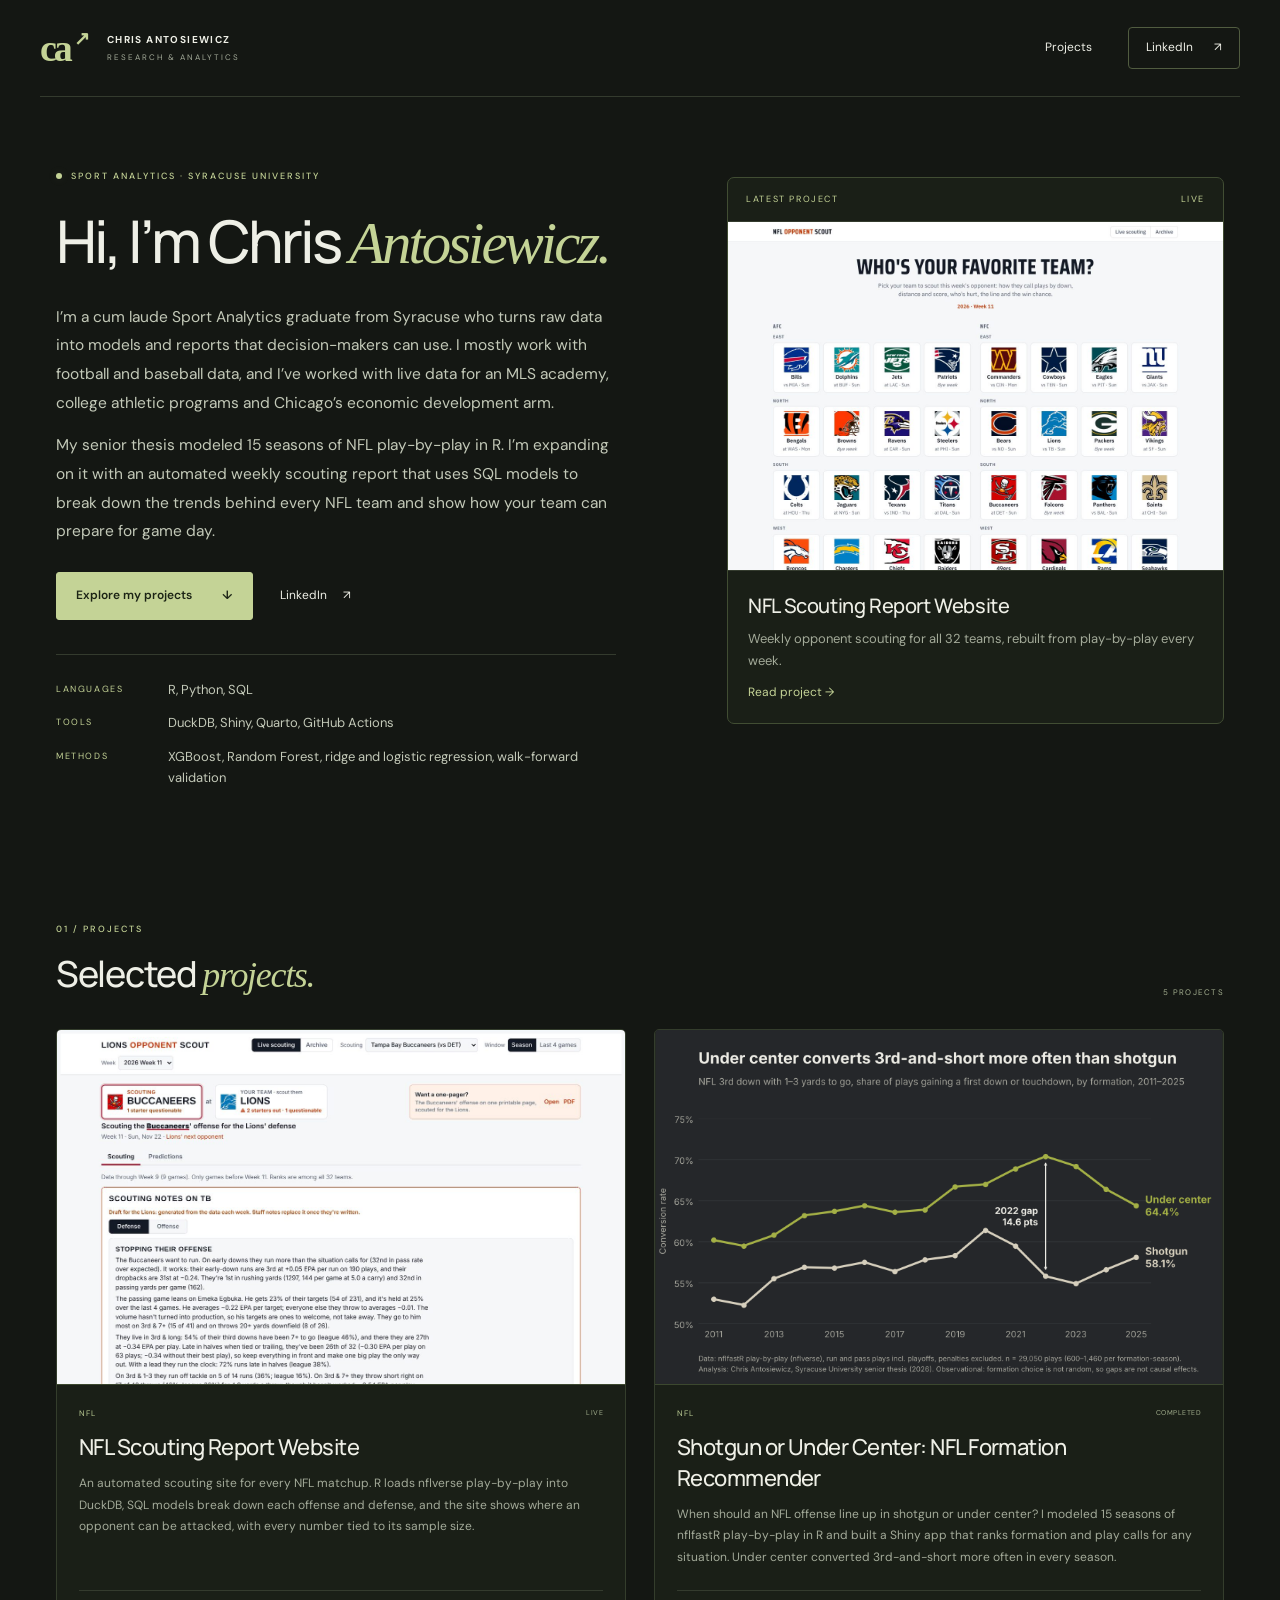
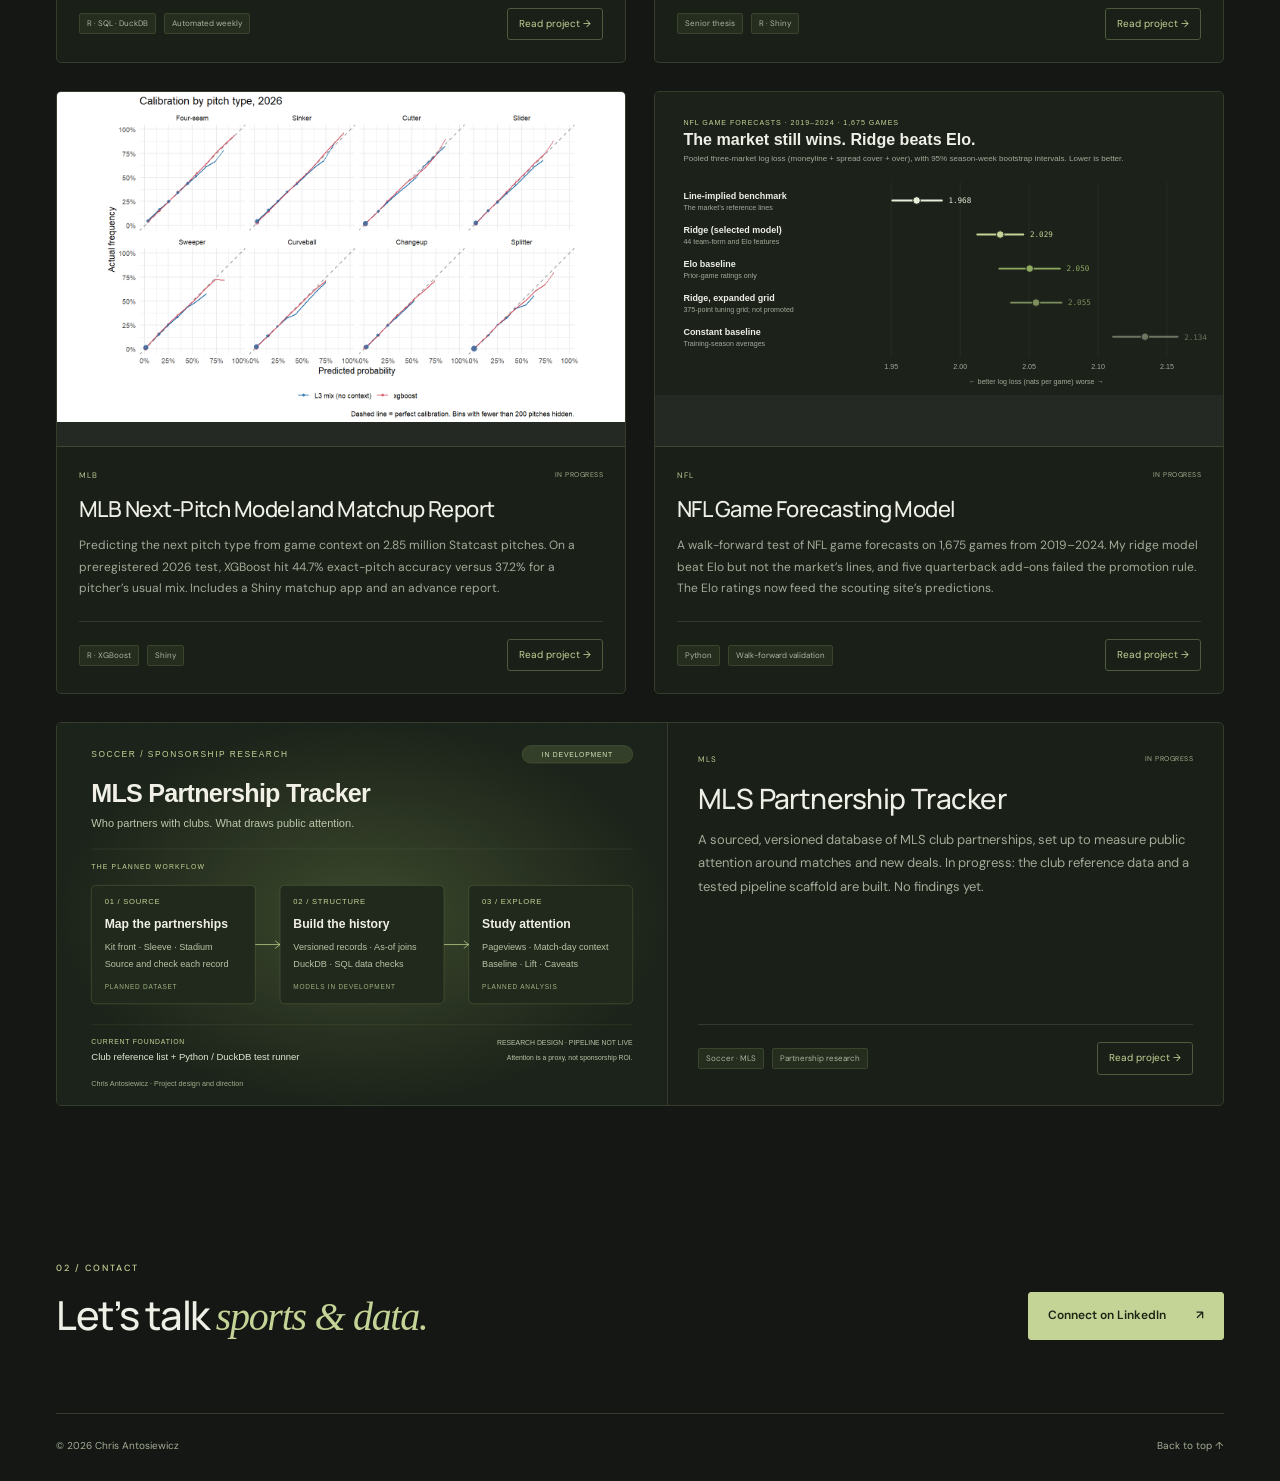
==== index.html @ 9a533ff3 "Publish portfolio site Static portfolio: home page, five project pages, styles and build script.  Co" ====
<!doctype html>
<html lang="en">
<head>
  <meta charset="utf-8">
  <meta name="viewport" content="width=device-width, initial-scale=1">
  <meta name="theme-color" content="#141713">
  <meta name="description" content="Chris Antosiewicz, Syracuse Sport Analytics graduate: NFL and MLB models, an automated NFL scouting report, and more.">
  <title>Chris Antosiewicz · Sports Analytics</title>
  <link rel="icon" href="assets/favicon.svg" type="image/svg+xml">
  <link rel="stylesheet" href="assets/styles.css">
  <script src="assets/site.js" defer></script>
</head>
<body class="home">
<a class="skip-link" href="#main">Skip to content</a>
<header class="header"><a class="brand" href="" aria-label="Chris Antosiewicz home"><span class="monogram">ca<span>↗</span></span><span>CHRIS ANTOSIEWICZ<span class="brand-sub">RESEARCH &amp; ANALYTICS</span></span></a><nav aria-label="Main navigation"><a href="#projects">Projects</a><a class="nav-contact" href="https://www.linkedin.com/in/chris-antosiewicz-ca2026" target="_blank" rel="noopener noreferrer">LinkedIn <span aria-hidden="true">↗</span></a></nav></header>
<main id="main">
<section class="hero intro wrap" aria-labelledby="hero-title">
  <div class="hero-copy"><p class="eyebrow"><span class="status-dot"></span> SPORT ANALYTICS · SYRACUSE UNIVERSITY</p><h1 id="hero-title">Hi, I’m Chris <em>Antosiewicz.</em></h1>
  <p class="hero-description">I’m a cum laude Sport Analytics graduate from Syracuse who turns raw data into models and reports that decision-makers can use. I mostly work with football and baseball data, and I’ve worked with live data for an MLS academy, college athletic programs and Chicago’s economic development arm.</p>
  <p class="hero-description">My senior thesis modeled 15 seasons of NFL play-by-play in R. I’m expanding on it with an automated weekly scouting report that uses SQL models to break down the trends behind every NFL team and show how your team can prepare for game day.</p>
  <div class="hero-actions"><a class="button primary" href="#projects">Explore my projects <span aria-hidden="true">↓</span></a><a class="text-link" href="https://www.linkedin.com/in/chris-antosiewicz-ca2026" target="_blank" rel="noopener noreferrer">LinkedIn <span aria-hidden="true">↗</span></a></div>
  <dl class="skill-row"><div><dt>Languages</dt><dd>R, Python, SQL</dd></div><div><dt>Tools</dt><dd>DuckDB, Shiny, Quarto, GitHub Actions</dd></div><div><dt>Methods</dt><dd>XGBoost, Random Forest, ridge and logistic regression, walk-forward validation</dd></div></dl></div>
  <a class="featured" href="projects/nfl-scouting-report/"><span class="featured-top"><span>LATEST PROJECT</span><span>LIVE</span></span><img src="assets/img/nfl-scout-home.jpg" alt="The scouting site home page with a grid of all 32 NFL team logos to pick a team."><span class="featured-body"><strong>NFL Scouting Report Website</strong><span>Weekly opponent scouting for all 32 teams, rebuilt from play-by-play every week.</span><span class="featured-cta">Read project →</span></span></a>
</section>
<section class="research wrap" id="projects" aria-labelledby="projects-title"><div class="section-heading"><div><p class="eyebrow">01 / PROJECTS</p><h2 id="projects-title">Selected <em>projects.</em></h2></div><span class="project-status">5 PROJECTS</span></div>
<div class="project-grid">
<article class="project-card">
  <a class="project-preview" href="projects/nfl-scouting-report/" tabindex="-1" aria-hidden="true"><img class="project-image" src="assets/img/nfl-scout-page.jpg" alt="" loading="eager"></a>
  <div class="project-body">
    <div class="project-meta"><span>NFL</span><span>LIVE</span></div>
    <h3><a class="card-link" href="projects/nfl-scouting-report/">NFL Scouting Report Website</a></h3>
    <p>An automated scouting site for every NFL matchup. R loads nflverse play-by-play into DuckDB, SQL models break down each offense and defense, and the site shows where an opponent can be attacked, with every number tied to its sample size.</p>
    <div class="project-bottom"><div class="project-tags"><span>R · SQL · DuckDB</span><span>Automated weekly</span></div><span class="detail-button" aria-hidden="true">Read project →</span></div>
  </div>
</article>
<article class="project-card">
  <a class="project-preview" href="projects/nfl-formation-recommender/" tabindex="-1" aria-hidden="true"><img class="project-image" src="assets/img/thesis-third-short.png" alt="" loading="eager"></a>
  <div class="project-body">
    <div class="project-meta"><span>NFL</span><span>COMPLETED</span></div>
    <h3><a class="card-link" href="projects/nfl-formation-recommender/">Shotgun or Under Center: NFL Formation Recommender</a></h3>
    <p>When should an NFL offense line up in shotgun or under center? I modeled 15 seasons of nflfastR play-by-play in R and built a Shiny app that ranks formation and play calls for any situation. Under center converted 3rd-and-short more often in every season.</p>
    <div class="project-bottom"><div class="project-tags"><span>Senior thesis</span><span>R · Shiny</span></div><span class="detail-button" aria-hidden="true">Read project →</span></div>
  </div>
</article>
<article class="project-card">
  <a class="project-preview" href="projects/mlb-next-pitch-model/" tabindex="-1" aria-hidden="true"><img class="project-image" src="assets/img/mlb-calibration.png" alt="" loading="lazy"></a>
  <div class="project-body">
    <div class="project-meta"><span>MLB</span><span>IN PROGRESS</span></div>
    <h3><a class="card-link" href="projects/mlb-next-pitch-model/">MLB Next-Pitch Model and Matchup Report</a></h3>
    <p>Predicting the next pitch type from game context on 2.85 million Statcast pitches. On a preregistered 2026 test, XGBoost hit 44.7% exact-pitch accuracy versus 37.2% for a pitcher’s usual mix. Includes a Shiny matchup app and an advance report.</p>
    <div class="project-bottom"><div class="project-tags"><span>R · XGBoost</span><span>Shiny</span></div><span class="detail-button" aria-hidden="true">Read project →</span></div>
  </div>
</article>
<article class="project-card">
  <a class="project-preview" href="projects/nfl-forecast-benchmarks/" tabindex="-1" aria-hidden="true"><img class="project-image" src="assets/img/nfl-forecast-loglos.svg" alt="" loading="lazy"></a>
  <div class="project-body">
    <div class="project-meta"><span>NFL</span><span>IN PROGRESS</span></div>
    <h3><a class="card-link" href="projects/nfl-forecast-benchmarks/">NFL Game Forecasting Model</a></h3>
    <p>A walk-forward test of NFL game forecasts on 1,675 games from 2019–2024. My ridge model beat Elo but not the market’s lines, and five quarterback add-ons failed the promotion rule. The Elo ratings now feed the scouting site’s predictions.</p>
    <div class="project-bottom"><div class="project-tags"><span>Python</span><span>Walk-forward validation</span></div><span class="detail-button" aria-hidden="true">Read project →</span></div>
  </div>
</article>
<article class="project-card">
  <a class="project-preview" href="projects/mls-partnership-tracker/" tabindex="-1" aria-hidden="true"><img class="project-image" src="assets/img/mls-research-design.svg" alt="" loading="lazy"></a>
  <div class="project-body">
    <div class="project-meta"><span>MLS</span><span>IN PROGRESS</span></div>
    <h3><a class="card-link" href="projects/mls-partnership-tracker/">MLS Partnership Tracker</a></h3>
    <p>A sourced, versioned database of MLS club partnerships, set up to measure public attention around matches and new deals. In progress: the club reference data and a tested pipeline scaffold are built. No findings yet.</p>
    <div class="project-bottom"><div class="project-tags"><span>Soccer · MLS</span><span>Partnership research</span></div><span class="detail-button" aria-hidden="true">Read project →</span></div>
  </div>
</article>
</div></section>
<section class="contact wrap" aria-labelledby="contact-title"><p class="eyebrow">02 / CONTACT</p><div class="contact-row"><h2 id="contact-title">Let’s talk <em>sports &amp; data.</em></h2><a class="button primary" href="https://www.linkedin.com/in/chris-antosiewicz-ca2026" target="_blank" rel="noopener noreferrer">Connect on LinkedIn <span aria-hidden="true">↗</span></a></div></section>
</main>
<footer class="wrap footer"><span>© <span class="year">2026</span> Chris Antosiewicz</span><a href="#main">Back to top ↑</a></footer>
</body>
</html>
---- assets/styles.css ----
@import url('https://fonts.googleapis.com/css2?family=DM+Sans:wght@400;500;600;700&family=Manrope:wght@400;500;600;700;800&display=swap');
:root{--bg:#141713;--surface:#1c211a;--olive:#c4d396;--text:#eeeFE6;--muted:#a3aa99;--line:#343b2e;--font:'DM Sans',Arial,sans-serif;--heading:'Manrope',Arial,sans-serif;color-scheme:dark}
*{box-sizing:border-box}html{scroll-behavior:smooth;scroll-padding-top:100px}body{margin:0;background:var(--bg);color:var(--text);font-family:var(--font);font-size:15px;line-height:1.65}body:has(dialog[open]){overflow:hidden}a{color:inherit;text-decoration:none}button{font:inherit}button,a{-webkit-tap-highlight-color:transparent}a:focus-visible,button:focus-visible{outline:2px solid var(--olive);outline-offset:6px}button{cursor:pointer}::selection{background:var(--olive);color:var(--bg)}.wrap{width:min(1240px,calc(100% - 112px));margin:auto}.header{width:min(1360px,calc(100% - 80px));margin:auto;display:flex;align-items:center;justify-content:space-between;padding:27px 0;border-bottom:1px solid var(--line)}.brand{display:flex;gap:17px;align-items:center;font-size:10px;font-weight:700;letter-spacing:1.4px}.monogram{font-family:Georgia,serif;font-size:38px;letter-spacing:-3px;color:var(--olive);line-height:1}.monogram span{font-family:Arial,sans-serif;font-size:19px;vertical-align:top;letter-spacing:0;margin-left:4px}.brand-sub{display:block;color:var(--muted);font-size:8px;letter-spacing:2px;margin-top:3px;font-weight:400}nav{display:flex;gap:36px;align-items:center;font-size:12px}nav a:hover,.text-link:hover{color:var(--olive)}.nav-contact{border:1px solid #515c40;border-radius:4px;padding:10px 17px}.nav-contact span{margin-left:18px}.hero{padding:85px 0 79px;display:grid;grid-template-columns:1.08fr 1fr;gap:54px;align-items:center}.eyebrow{font-size:9px;letter-spacing:2px;font-weight:500;color:var(--olive);margin:0 0 23px;display:flex;align-items:center;gap:9px}.status-dot{display:inline-block;width:6px;height:6px;border-radius:50%;background:var(--olive);flex-shrink:0;box-shadow:0 0 10px #c4d39622}h1,h2,h3,p{margin-top:0}h1,h2,h3{font-family:var(--heading);font-weight:500}h1{font-size:clamp(40px,4.4vw,64px);line-height:1.17;letter-spacing:-3px;margin-bottom:26px}em{font-family:Georgia,'Times New Roman',serif;font-weight:400;color:var(--olive)}.hero-description{max-width:420px;color:var(--muted);font-size:14px;line-height:1.85}.hero-actions{display:flex;align-items:center;gap:27px;margin-top:31px}.button{display:inline-flex;align-items:center;justify-content:space-between;gap:30px;padding:13px 19px;font-size:12px;font-weight:600;border-radius:3px;transition:background .2s,transform .2s}.primary{background:var(--olive);color:#1c2415;border:1px solid var(--olive)}.primary:hover{background:#d8e6b1;transform:translateY(-2px)}.text-link{font-size:12px;display:inline-flex;align-items:center;gap:16px;transition:color .2s}.hero-topics{display:flex;gap:20px;margin-top:40px;font-size:8px;letter-spacing:1.5px;color:#9ba58c}.hero-topics span+span{border-left:1px solid #45503a;padding-left:20px}.hero-art{background:linear-gradient(135deg,#283020,#1b2219);border:1px solid #414d33;border-radius:7px;box-shadow:0 20px 90px #0003;transform:rotate(-1deg);position:relative}.hero-art:before{content:'';position:absolute;z-index:-1;inset:-18px 17px 18px -17px;border:1px solid #45503855;border-radius:7px;transform:rotate(3deg)}.art-top,.art-bottom{display:flex;align-items:center;justify-content:space-between;font-size:8px;letter-spacing:1.4px;color:#bac5a0;padding:19px 21px}.art-top span:first-child{display:flex;align-items:center;gap:8px}.art-top{border-bottom:1px solid #c3d3961c}.field-art{padding:3px 8px}.field-art svg{width:100%;display:block}.mini-panels{display:grid;grid-template-columns:1fr 1fr;gap:12px;padding:0 18px}.mini-panel{padding:12px;background:#141b1299;border:1px solid #4957385e;border-radius:3px}.mini-panel p{font-size:7px;color:#b5bf9e;letter-spacing:1px;display:flex;justify-content:space-between;margin-bottom:8px}.mini-panel svg{display:block;width:100%;height:65px}.mini-bars{height:65px;display:flex;align-items:flex-end;gap:9px;padding-top:4px}.mini-bars i{height:var(--h);flex:1;background:#a8bb74;opacity:.6;border-radius:1px 1px 0 0}.mini-bars i:nth-child(2n){opacity:.28}.art-bottom{padding-top:15px;padding-bottom:16px;font-size:7px;color:#9ba887}.discipline-strip{border-top:1px solid var(--line);border-bottom:1px solid var(--line);background:#1b2018}.discipline-strip .wrap{display:flex;align-items:center;justify-content:space-between;padding:19px 0;gap:25px}.discipline-strip span{font-size:8px;letter-spacing:1.8px;color:var(--muted)}.discipline-strip p{display:flex;align-items:center;gap:35px;margin:0;font-size:11px;letter-spacing:1.6px;color:#c7cbbd}.discipline-strip i{color:#7d8e5c;font-size:19px;font-style:normal}.research{padding-top:85px;padding-bottom:85px}.section-heading{display:flex;align-items:flex-end;justify-content:space-between;gap:30px}.section-heading .eyebrow{margin-bottom:14px}h2{font-size:36px;letter-spacing:-1.3px;line-height:1.3;margin-bottom:0}.section-heading>p{font-size:12px;line-height:1.8;color:var(--muted);margin-bottom:4px}.research-toolbar{display:flex;align-items:center;justify-content:space-between;gap:20px;margin:32px 0 23px}.filters{display:flex;flex-wrap:wrap;gap:6px}.filters[hidden]{display:none}.filter{color:var(--muted);background:transparent;border:1px solid transparent;border-radius:3px;padding:7px 14px;font-size:11px}.filter:hover{color:var(--olive);border-color:var(--line)}.filter.active{background:#2a3222;color:#d2dcba;border-color:#465239}.project-status{font-size:8px;letter-spacing:1.3px;color:#a4af90}.project-grid{display:grid;grid-template-columns:repeat(3,minmax(0,1fr));gap:23px}.project-card{border:1px solid #343d2c;background:#1a1f17;border-radius:5px;overflow:hidden;transition:transform .25s,border-color .25s}.project-card:hover{transform:translateY(-5px);border-color:#707e51}.project-card[hidden]{display:none}.project-preview{height:212px;background:linear-gradient(140deg,#303a23,#20291b);position:relative;overflow:hidden;border-bottom:1px solid #3c482f;display:flex;align-items:center;justify-content:center}.project-preview svg{width:90%;height:85%;transition:transform .4s}.project-card:hover svg{transform:scale(1.04)}.preview-top{position:absolute;top:13px;left:16px;font-family:monospace;font-size:8px;letter-spacing:1px;color:#bdc9a1}.preview-label{position:absolute;bottom:11px;right:12px;font-size:7px;letter-spacing:1px;color:#bcc6a7;border:1px solid #61714b66;background:#20291bcc;padding:3px 6px;border-radius:2px}.project-body{padding:22px}.project-meta{display:flex;justify-content:space-between;gap:8px;margin-bottom:12px;font-size:8px;letter-spacing:1.2px;color:#b9ca93}.project-meta span:last-child{color:#a1ad8c;font-size:7px;letter-spacing:.5px}.project-card h3{font-size:19px;letter-spacing:-.55px;margin-bottom:10px;line-height:1.4}.project-card p{font-size:12px;line-height:1.8;color:var(--muted);margin-bottom:21px}.project-bottom{display:flex;align-items:center;justify-content:space-between;gap:10px;border-top:1px solid var(--line);padding-top:17px}.project-tags{font-size:8px;color:#acb49e;display:flex;gap:8px}.project-tags span{padding:3px 7px;background:#252d1f;border:1px solid #39452c;border-radius:2px}.detail-button{background:transparent;color:var(--olive);border:1px solid #4c5a3d;width:29px;height:29px;border-radius:50%;font-size:16px;display:grid;place-items:center;transition:background .2s}.detail-button:hover{background:#3e4b2e}.research-note{font-size:10px;color:#a2ab95;margin:22px 0 0;line-height:1.8}.research-note span{color:var(--olive);margin-right:6px}.about-section{padding:68px 0;background:#1b2018;border-top:1px solid var(--line);border-bottom:1px solid var(--line)}.about-grid{display:grid;grid-template-columns:.8fr 1.2fr;gap:85px;align-items:center}.about-portrait{aspect-ratio:1.1;background:radial-gradient(ellipse at 60% 45%,#465332 0,#2c3523 50%,#232b1d 85%);position:relative;padding:20px;border:1px solid #455136;border-radius:4px;display:flex;flex-direction:column;justify-content:space-between;overflow:hidden}.about-portrait:before,.about-portrait:after{content:'';position:absolute;width:80%;height:80%;border:1px solid #b7c98a1f;border-radius:50%;left:10%;top:10%}.about-portrait:after{width:110%;height:110%;left:-5%;top:-5%}.portrait-index,.portrait-bottom{font-size:7px;letter-spacing:1.6px;color:#b8c59e;position:relative;z-index:1}.portrait-letters{font-family:Georgia,serif;font-size:160px;line-height:1;letter-spacing:-12px;font-style:italic;color:#c2cf9b;text-align:center}.portrait-letters span{color:#85935e}.portrait-bottom{display:flex;justify-content:space-between;align-items:center;letter-spacing:1px}.portrait-bottom span{font-size:23px}.about-copy .eyebrow{margin-bottom:15px}.about-copy h2{font-size:34px;margin-bottom:23px}.about-copy>p:not(.eyebrow){font-size:13px;color:#adb49f;line-height:1.9;max-width:520px;margin-bottom:16px}.interest-tags{display:flex;flex-wrap:wrap;gap:8px;margin:25px 0}.interest-tags span{border:1px solid #46523a;border-radius:20px;color:#bdc8ab;padding:5px 11px;font-size:9px}.about-copy .text-link{color:var(--olive)}.contact{padding-top:70px;padding-bottom:70px}.contact .eyebrow{margin-bottom:14px}.contact-row{display:flex;justify-content:space-between;align-items:center;gap:30px}.contact h2{font-size:40px}.footer{border-top:1px solid var(--line);padding-top:24px;padding-bottom:26px;display:flex;justify-content:space-between;gap:25px;font-size:10px;color:#a3ad95}.footer>span:nth-child(2){font-size:7px;letter-spacing:1.5px}.footer a:hover{color:var(--olive)}dialog{max-width:600px;width:calc(100% - 36px);padding:45px;background:#20271c;color:var(--text);border:1px solid #69774e;border-radius:8px;box-shadow:0 30px 100px #0008}dialog::backdrop{background:#080d08d9;backdrop-filter:blur(6px)}dialog h2{margin-bottom:22px;font-size:30px}dialog p:not(.eyebrow){color:#b8c2ac;font-size:14px}dialog .button{margin-top:10px}.dialog-close{position:absolute;right:15px;top:10px;border:none;background:none;color:var(--text);font-size:28px;padding:0 8px}.pending-note{display:flex;align-items:center;gap:9px;background:#323e25;color:#d3dfb8;border:1px solid #53613d;border-radius:4px;padding:13px 15px;font-size:12px;margin:24px 0 18px}.sr-only{position:absolute;width:1px;height:1px;padding:0;margin:-1px;overflow:hidden;clip:rect(0,0,0,0);white-space:nowrap;border:0}.skip-link{position:fixed;top:-80px;left:20px;z-index:100;background:var(--olive);color:var(--bg);padding:12px 20px}.skip-link:focus{top:12px}.reveal{opacity:0;transform:translateY(16px);transition:opacity .65s,transform .65s}.reveal.visible{opacity:1;transform:translateY(0)}.route{stroke-dasharray:400;stroke-dashoffset:400;animation:draw-route 2s .2s ease forwards}.secondary-route{stroke-dasharray:5 6;stroke-dashoffset:0;animation:none}.pulse-ring{transform-box:fill-box;transform-origin:center;animation:pulse 4s ease-in-out 2}@keyframes draw-route{to{stroke-dashoffset:0}}@keyframes pulse{50%{transform:scale(1.35);opacity:.25}}
@media(min-width:1600px){.hero{padding:110px 0}.hero-art{max-width:560px}}
@media(max-width:1100px){.wrap{width:calc(100% - 64px)}.hero{gap:30px}h1{font-size:46px}.hero-actions{gap:17px}.hero-topics{font-size:7px;gap:12px}.hero-topics span+span{padding-left:12px}.discipline-strip p{gap:22px;font-size:10px}.project-body{padding:17px}.project-card h3{font-size:17px}.project-preview{height:180px}.project-tags{gap:4px;font-size:7px}.about-grid{gap:45px}.about-copy h2{font-size:30px}}
@media(max-width:800px){.header{width:calc(100% - 40px);padding:21px 0}.brand{font-size:8px;gap:12px}.brand-sub{font-size:7px}nav{gap:20px;font-size:11px}.nav-contact{padding:8px 11px}.nav-contact span{margin-left:7px}.wrap{width:calc(100% - 48px)}.hero{grid-template-columns:1fr;padding:55px 0;gap:46px}.hero-copy{max-width:580px}h1{font-size:clamp(40px,7vw,58px)}.hero-description{max-width:470px}.hero-art{max-width:570px;width:100%;justify-self:center}.hero-topics{margin-top:28px}.discipline-strip .wrap{flex-direction:column;align-items:flex-start;gap:8px}.discipline-strip p{gap:20px;font-size:9px;letter-spacing:1px}.research{padding:55px 0}.section-heading{align-items:flex-start;flex-direction:column;gap:13px}.section-heading>p br{display:none}h2{font-size:32px}.research-toolbar{align-items:flex-start;flex-direction:column;gap:15px;margin-top:25px}.project-grid{grid-template-columns:1fr;gap:22px}.project-card{display:grid;grid-template-columns:.9fr 1.1fr}.project-preview{height:100%;min-height:240px;border-bottom:0;border-right:1px solid var(--line)}.project-body{padding:23px}.project-card h3{font-size:20px}.project-tags{font-size:8px}.about-grid{grid-template-columns:1fr;gap:35px}.about-portrait{max-width:400px;width:100%;aspect-ratio:1.3}.about-copy h2{font-size:34px}.about-section{padding:48px 0}.contact{padding:50px 0}.contact h2{font-size:33px}.contact-row{align-items:flex-start;flex-direction:column;gap:25px}.footer{flex-wrap:wrap}.footer>span:nth-child(2){display:none}}
@media(max-width:500px){.brand>span:last-child{max-width:120px;font-size:7px}.brand-sub{font-size:6px;letter-spacing:1px}.monogram{font-size:32px}nav{gap:16px}.nav-contact{font-size:0;padding:5px 10px}.nav-contact span{font-size:18px;margin:0}nav .nav-contact::before{content:'LinkedIn';font-size:10px;margin-right:6px}.wrap{width:calc(100% - 40px)}h1{font-size:41px;letter-spacing:-2px}.eyebrow{font-size:8px;letter-spacing:1.3px}.hero-description{font-size:13px}.hero-actions{gap:20px}.hero-actions .button{gap:20px;padding:12px 14px;font-size:11px}.text-link{font-size:11px;gap:9px}.hero-topics{font-size:6px;letter-spacing:1px}.discipline-strip p{gap:10px;font-size:8px;letter-spacing:.5px}.discipline-strip i{font-size:15px}.project-card{display:block}.project-preview{height:210px;min-height:0;border-right:0;border-bottom:1px solid var(--line)}.project-body{padding:23px}.mini-bars{gap:6px}.art-top,.art-bottom{font-size:6px;letter-spacing:1px}.mini-panel p{font-size:5px;letter-spacing:.6px}.mini-panel svg,.mini-bars{height:48px}.mini-panels{gap:8px;padding:0 12px}.about-copy h2{font-size:30px}.contact h2{font-size:30px}dialog{padding:34px 24px}.project-status{font-size:7px}.portrait-letters{font-size:135px}}
.project-grid{grid-template-columns:repeat(2,minmax(0,1fr));gap:28px}.project-preview{height:auto;aspect-ratio:1.6;background:#242923}.project-image{display:block;width:100%;height:100%;object-fit:contain}.project-body{display:flex;flex-direction:column}.project-body>p{flex:1}.project-bottom{flex-wrap:wrap}.detail-button{width:auto;height:auto;padding:7px 11px;border-radius:3px;font-size:10px;white-space:nowrap}.project-card h3{font-size:22px}.project-card:has(.project-image){display:flex;flex-direction:column}.project-card:has(.project-image) .project-body{flex:1}dialog{max-width:960px;max-height:90dvh;padding:46px;overflow-y:auto}dialog h2{font-size:32px;padding-right:12px}.dialog-close{position:sticky;float:right;top:0;background:#20271c;z-index:2;border-radius:4px}.detail-date{font-size:11px!important;color:#b5c19f!important}.detail-figure{margin:25px 0}.detail-figure img{display:block;width:100%;height:auto;border:1px solid #53613d;border-radius:4px}.detail-figure figcaption{font-size:11px;line-height:1.7;color:#b3bda7;margin-top:10px}.figure-link{display:block}.detail-section{border-top:1px solid var(--line);padding-top:20px;margin-top:22px}.detail-section h3{font-size:19px;color:var(--olive);margin-bottom:12px}.detail-section p,.detail-section li{font-size:13px;line-height:1.85;color:#c0c8b7}.detail-section ul{padding-left:20px}.detail-section li+li{margin-top:12px}.detail-links{display:flex;flex-wrap:wrap;gap:12px 22px;padding:22px 0;border-top:1px solid var(--line);margin-top:24px}.detail-links a{color:var(--olive);border-bottom:1px solid #54623e;padding:5px 0}.artifact-note{border-left:2px solid #a3b976;padding:12px 16px;background:#2a3422;font-size:12px!important}.project-image{transition:opacity .2s}.project-card:hover .project-image{opacity:.93}@media(max-width:800px){.project-grid{grid-template-columns:1fr}.project-card{display:block}.project-preview{height:auto;min-height:0;border-right:0}.project-card h3{font-size:21px}dialog{padding:28px 22px}.project-status{font-size:8px}}
.project-preview-pending{padding:28px;display:flex;flex-direction:column;align-items:flex-start;justify-content:center;gap:12px;background:linear-gradient(125deg,#2b3424,#1c2419)}.project-preview-pending .eyebrow{margin:0}.pending-title{font-family:var(--heading);font-size:clamp(20px,2.2vw,30px);line-height:1.25;font-weight:500;letter-spacing:-.7px;max-width:320px;color:var(--olive)}.pending-subtitle{font-size:11px;color:var(--muted)}.project-card[hidden]{display:none!important}
@media(min-width:801px){.project-card[data-project="sponsorship"]{grid-column:1/-1;display:grid;grid-template-columns:1.1fr 1fr;align-items:stretch}.project-card[data-project="sponsorship"] .project-preview{height:100%;aspect-ratio:auto;border-bottom:0;border-right:1px solid var(--line)}.project-card[data-project="sponsorship"] .project-body{padding:30px}.project-card[data-project="sponsorship"] h3{font-size:28px}.project-card[data-project="sponsorship"] p{font-size:13px}}
@media(prefers-reduced-motion:reduce){html{scroll-behavior:auto}*,*::before,*::after{animation:none!important;transition:none!important}.route{stroke-dashoffset:0}.reveal{opacity:1;transform:none}}

/* ---- GitHub Pages edition: linked cards, no filters ---- */
.home .section-heading{align-items:flex-end;margin-bottom:30px}
.project-card{position:relative}
.project-preview{display:flex}
.card-link::after{content:'';position:absolute;inset:0;z-index:1}
.card-link:focus-visible{outline:none}
.project-card:has(.card-link:focus-visible){outline:2px solid var(--olive);outline-offset:4px}
.project-card:hover .detail-button{background:#3e4b2e}
.detail-button{display:inline-block}
.art-spacer{height:18px}
.mini-panel{padding:10px 12px}
@media(min-width:801px){.project-card:last-child:nth-child(odd){grid-column:1/-1;display:grid;grid-template-columns:1.1fr 1fr;align-items:stretch}.project-card:last-child:nth-child(odd) .project-preview{height:100%;aspect-ratio:auto;border-bottom:0;border-right:1px solid var(--line)}.project-card:last-child:nth-child(odd) .project-body{padding:30px}.project-card:last-child:nth-child(odd) h3{font-size:28px}.project-card:last-child:nth-child(odd) p{font-size:13px}}
.footer{margin-top:0}
.not-found{grid-template-columns:1fr;min-height:50vh}

/* ---- Project pages ---- */
.project-hero{padding:60px 0 36px}
.back-link{display:inline-flex;gap:10px;align-items:center;font-size:12px;color:var(--muted);margin-bottom:38px;transition:color .2s}
.back-link:hover{color:var(--olive)}
.project-hero h1{font-size:clamp(34px,4.2vw,56px);letter-spacing:-2px;line-height:1.12;max-width:900px;margin-bottom:18px}
.project-subtitle{font-size:17px;color:var(--muted);max-width:640px;margin-bottom:28px}
.project-links{display:flex;flex-wrap:wrap;gap:10px}
.button.ghost{border:1px solid #515c40;color:var(--olive);gap:14px}
.button.ghost:hover{background:#2a3222;transform:translateY(-2px)}
.project-figure-wrap .detail-figure{margin:0 0 10px;padding:18px;background:#1a1f17;border:1px solid #343d2c;border-radius:6px}
.project-figure-wrap .detail-figure img{background:#242923}
.detail-figure .credit{display:block;color:#8f9a82;margin-top:4px}
.project-layout{display:grid;grid-template-columns:minmax(0,1fr) 340px;gap:64px;padding:30px 0 60px;align-items:start}
.project-main .detail-section:first-child{border-top:0;margin-top:0;padding-top:0}
.detail-section h2,.project-side h2{font-size:22px;letter-spacing:-.5px;color:var(--olive);margin-bottom:14px}
.detail-section p{font-size:15px;line-height:1.85;color:#c9d0bf;max-width:68ch}
.lead-section p:first-of-type{font-size:17px;color:var(--text)}
.findings-list{counter-reset:f;list-style:none;padding:0;margin:0}
.findings-list li{counter-increment:f;position:relative;padding:18px 0 18px 54px;border-top:1px solid var(--line);font-size:14px;line-height:1.8;color:#c9d0bf}
.findings-list li:first-child{border-top:0}
.findings-list li::before{content:'0' counter(f);position:absolute;left:0;top:18px;font-family:var(--heading);font-size:20px;color:var(--olive)}
.note-list{padding-left:18px;margin:0}
.note-list li{font-size:14px;line-height:1.8;color:#bcc4b2}
.note-list li+li{margin-top:10px}
.note-list li::marker{color:#6f7d52}
.table-scroll{overflow-x:auto;margin-bottom:18px}
.findings-table{width:100%;border-collapse:collapse;font-size:14px;min-width:460px}
.findings-table caption{text-align:left;font-size:12px;color:var(--muted);padding-bottom:12px;caption-side:top}
.findings-table th,.findings-table td{padding:14px 12px;border-top:1px solid var(--line);text-align:left;vertical-align:top}
.findings-table thead th{font-size:9px;letter-spacing:1.4px;text-transform:uppercase;color:#a4af90;font-weight:500;border-top:0}
.findings-table tbody th{font-weight:600;color:var(--text)}
.findings-table tbody th span{display:block;font-weight:400;font-size:12px;color:var(--muted)}
.findings-table td{font-family:ui-monospace,Consolas,monospace;color:var(--olive);white-space:nowrap}
.project-main>.detail-figure{margin:34px 0}
.project-side{position:sticky;top:24px;display:flex;flex-direction:column;gap:26px;padding:26px;background:#1b2018;border:1px solid var(--line);border-radius:6px}
.project-side h2{font-size:15px;letter-spacing:1.6px;text-transform:uppercase;font-family:var(--font);font-weight:600;margin-bottom:10px}
.project-side h3{font-size:12px;color:var(--muted);font-family:var(--font);margin:16px 0 8px}
.project-side p{font-size:13px;line-height:1.8;color:#bcc4b2;margin:0}
.chip-list{display:flex;flex-wrap:wrap;gap:6px}
.chip-list span{font-size:11px;padding:4px 9px;border:1px solid #39452c;background:#252d1f;border-radius:3px;color:#c7cfb8}
.chip-list.planned span{border-style:dashed;background:transparent;color:var(--muted)}
.source-list{list-style:none;padding:0;margin:0}
.source-list li{font-size:12px;line-height:1.7;color:#aeb6a3;padding:10px 0;border-top:1px solid var(--line)}
.source-list li:first-child{border-top:0;padding-top:0}
.source-list strong{display:block;color:var(--text);font-weight:600;font-size:13px}
.source-list span{display:block}
.side-note{font-size:12px!important;color:var(--muted)!important}
.project-pager{display:grid;grid-template-columns:1fr 1fr;gap:20px;padding:30px 0 60px;border-top:1px solid var(--line)}
.project-pager a{display:flex;flex-direction:column;gap:6px;padding:22px;border:1px solid #343d2c;border-radius:5px;background:#1a1f17;font-family:var(--heading);font-size:17px;transition:border-color .2s,transform .2s}
.project-pager a:last-child{text-align:right}
.project-pager a:hover{border-color:#707e51;transform:translateY(-3px)}
.project-pager span{font-family:var(--font);font-size:10px;letter-spacing:1.4px;color:var(--olive);text-transform:uppercase}
@media(max-width:1000px){.project-layout{grid-template-columns:1fr;gap:40px}.project-side{position:static}}
@media(max-width:600px){.project-hero{padding:36px 0 26px}.back-link{margin-bottom:26px}.project-subtitle{font-size:15px}.project-figure-wrap .detail-figure{padding:10px}.project-pager{grid-template-columns:1fr}.project-pager a:last-child{text-align:left}.findings-list li{padding-left:40px}.project-side{padding:20px}}
.project-layout>*{min-width:0}
.table-caption{font-size:12px!important;color:var(--muted)!important;margin-bottom:6px}

/* ---- Intro hero (no illustration) ---- */
.intro{grid-template-columns:1.1fr .9fr;gap:64px;padding:72px 0 64px;align-items:start}
.intro h1{font-size:clamp(40px,4.6vw,64px);margin-bottom:24px}
.intro .hero-description{max-width:560px;font-size:15.5px;color:#c3c9b8;margin-bottom:14px}
.intro .hero-actions{margin-top:26px}
.skill-row{display:grid;gap:12px;margin:34px 0 0;padding-top:24px;border-top:1px solid var(--line);max-width:560px}
.skill-row div{display:grid;grid-template-columns:100px 1fr;gap:12px}
.skill-row dt{font-size:9px;letter-spacing:1.6px;text-transform:uppercase;color:var(--olive);padding-top:3px}
.skill-row dd{margin:0;font-size:13px;color:#c3c9b8}
.featured{display:flex;flex-direction:column;background:#1a1f17;border:1px solid #414d33;border-radius:7px;overflow:hidden;transition:transform .25s,border-color .25s;margin-top:8px}
.featured:hover{transform:translateY(-4px);border-color:#707e51}
.featured-top{display:flex;justify-content:space-between;padding:14px 18px;font-size:9px;letter-spacing:1.6px;color:var(--olive);border-bottom:1px solid var(--line)}
.featured img{display:block;width:100%;aspect-ratio:1.42;object-fit:cover;object-position:top}
.featured-body{display:flex;flex-direction:column;gap:6px;padding:18px 20px 20px;border-top:1px solid var(--line)}
.featured-body strong{font-family:var(--heading);font-weight:500;font-size:20px;letter-spacing:-.4px}
.featured-body span{font-size:13px;color:var(--muted)}
.featured-body .featured-cta{color:var(--olive);font-size:12px;margin-top:6px}
.research{padding-top:70px}
.project-preview{background:#242923}
.project-image{object-fit:cover;object-position:top center}
.project-card:last-child:nth-child(odd) .project-image{object-fit:contain}
@media(max-width:900px){.intro{grid-template-columns:1fr;gap:40px;padding:48px 0}.featured{max-width:620px}}
@media(max-width:500px){.skill-row div{grid-template-columns:1fr;gap:2px}.intro .hero-description{font-size:14.5px}}
.project-image{object-fit:contain}.project-image[src$=".jpg"]{object-fit:cover;object-position:top center}
@media(max-width:800px){.home .section-heading{align-items:flex-start}}
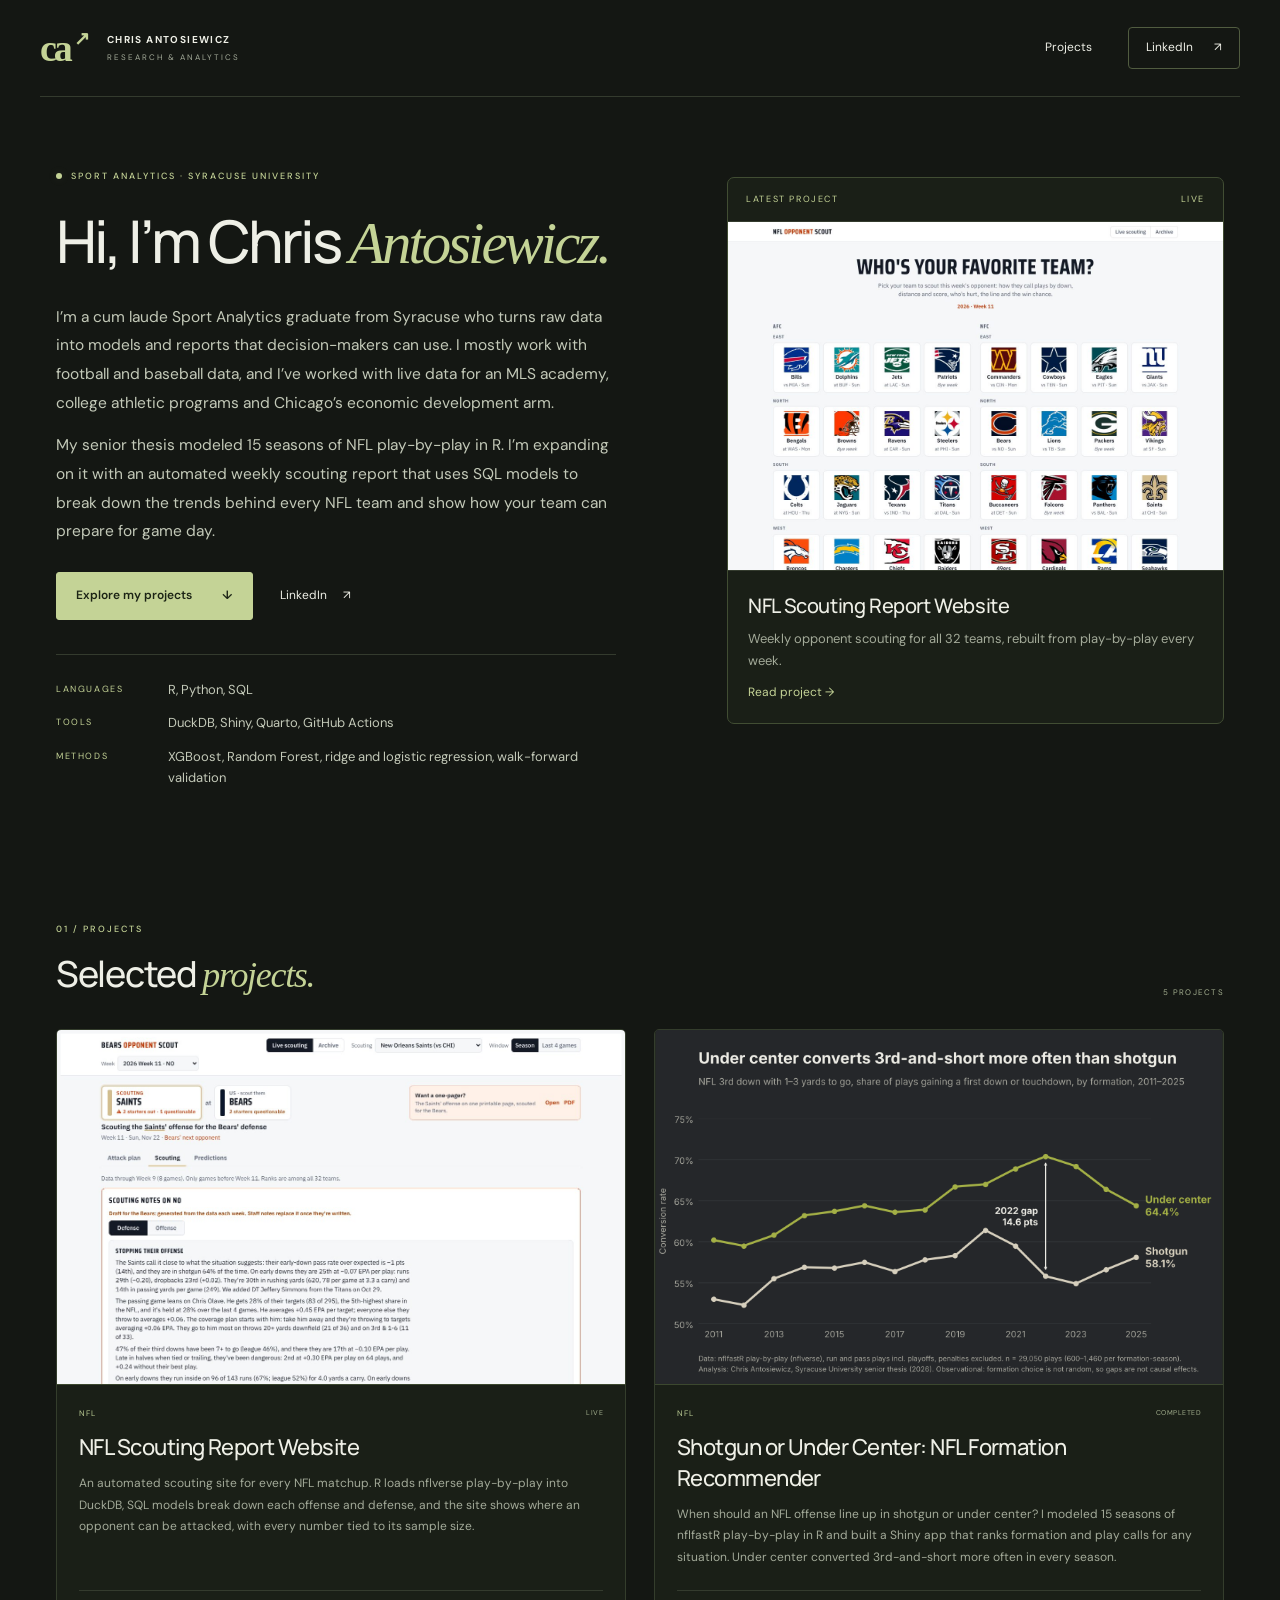
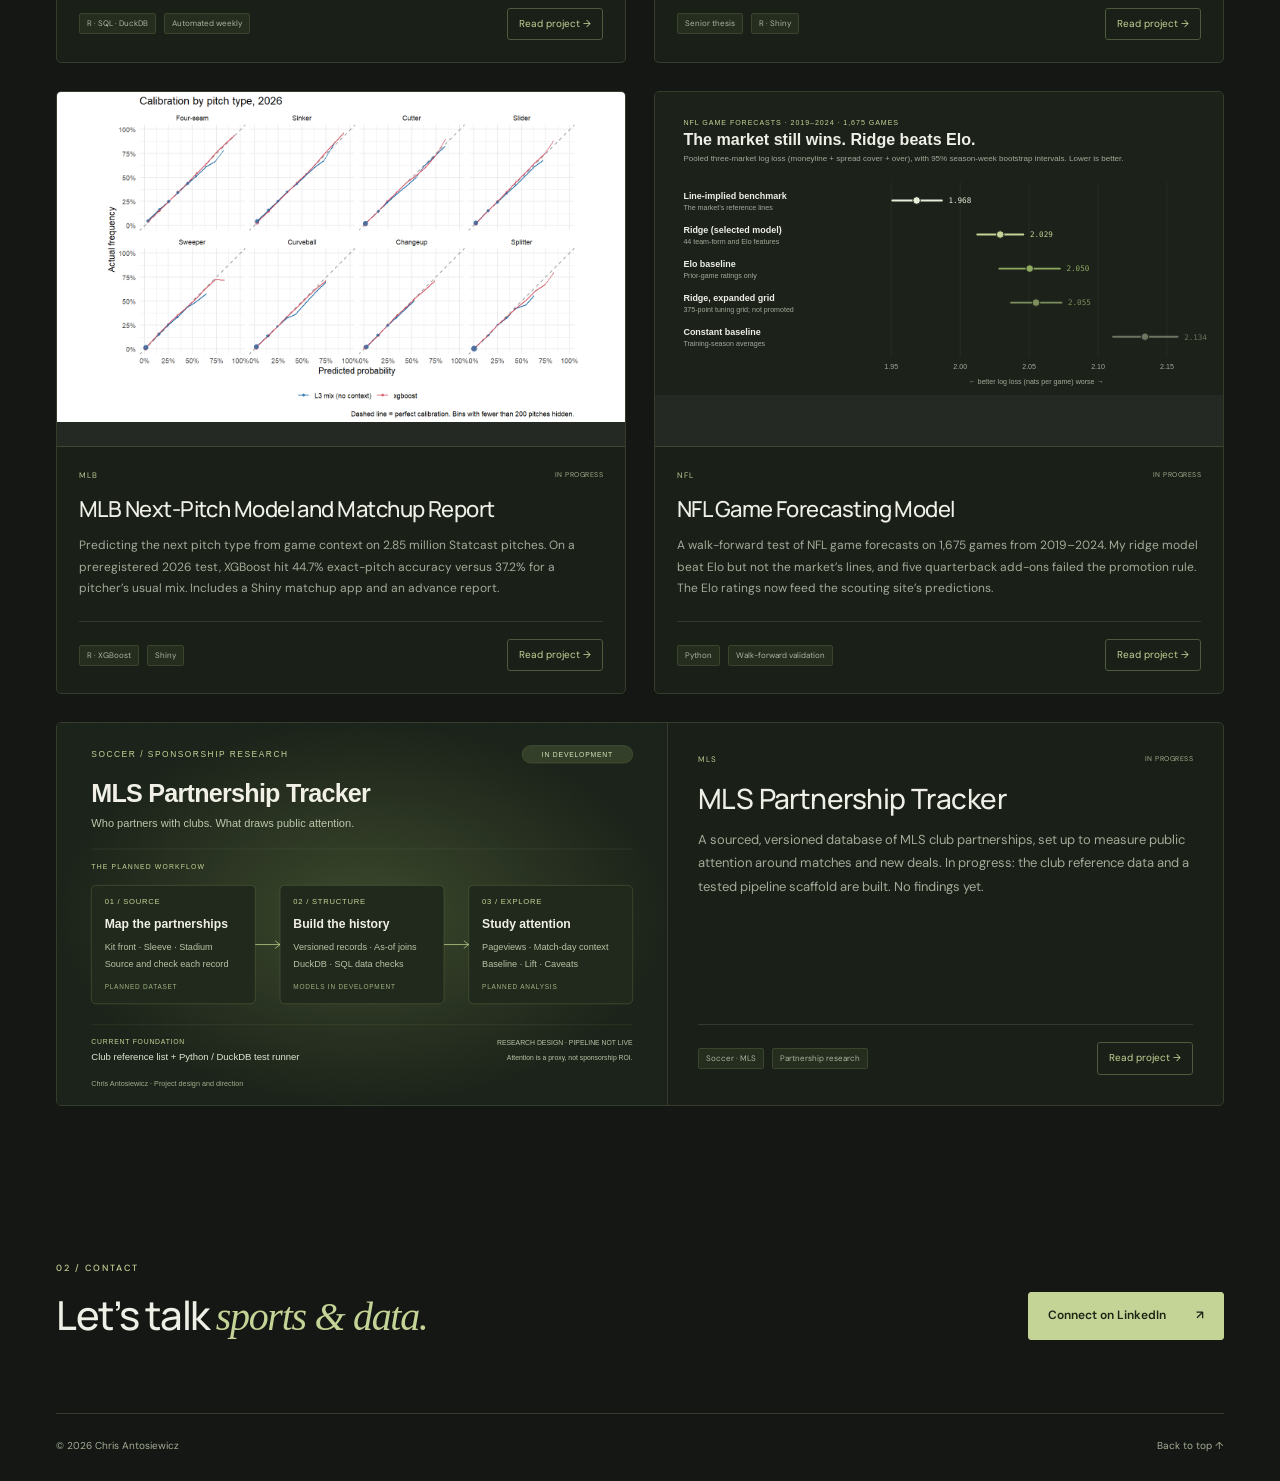
==== commit fc9bddc4: "Use Bears scout screenshot; remove poster note and outdated poster PDF Co-Authored-By: Claude Opus 5" ====
--- a/index.html
+++ b/index.html
@@ -25,7 +25,7 @@
 <section class="research wrap" id="projects" aria-labelledby="projects-title"><div class="section-heading"><div><p class="eyebrow">01 / PROJECTS</p><h2 id="projects-title">Selected <em>projects.</em></h2></div><span class="project-status">5 PROJECTS</span></div>
 <div class="project-grid">
 <article class="project-card">
-  <a class="project-preview" href="projects/nfl-scouting-report/" tabindex="-1" aria-hidden="true"><img class="project-image" src="assets/img/nfl-scout-page.jpg" alt="" loading="eager"></a>
+  <a class="project-preview" href="projects/nfl-scouting-report/" tabindex="-1" aria-hidden="true"><img class="project-image" src="assets/img/nfl-scout-bears.jpg" alt="" loading="eager"></a>
   <div class="project-body">
     <div class="project-meta"><span>NFL</span><span>LIVE</span></div>
     <h3><a class="card-link" href="projects/nfl-scouting-report/">NFL Scouting Report Website</a></h3>
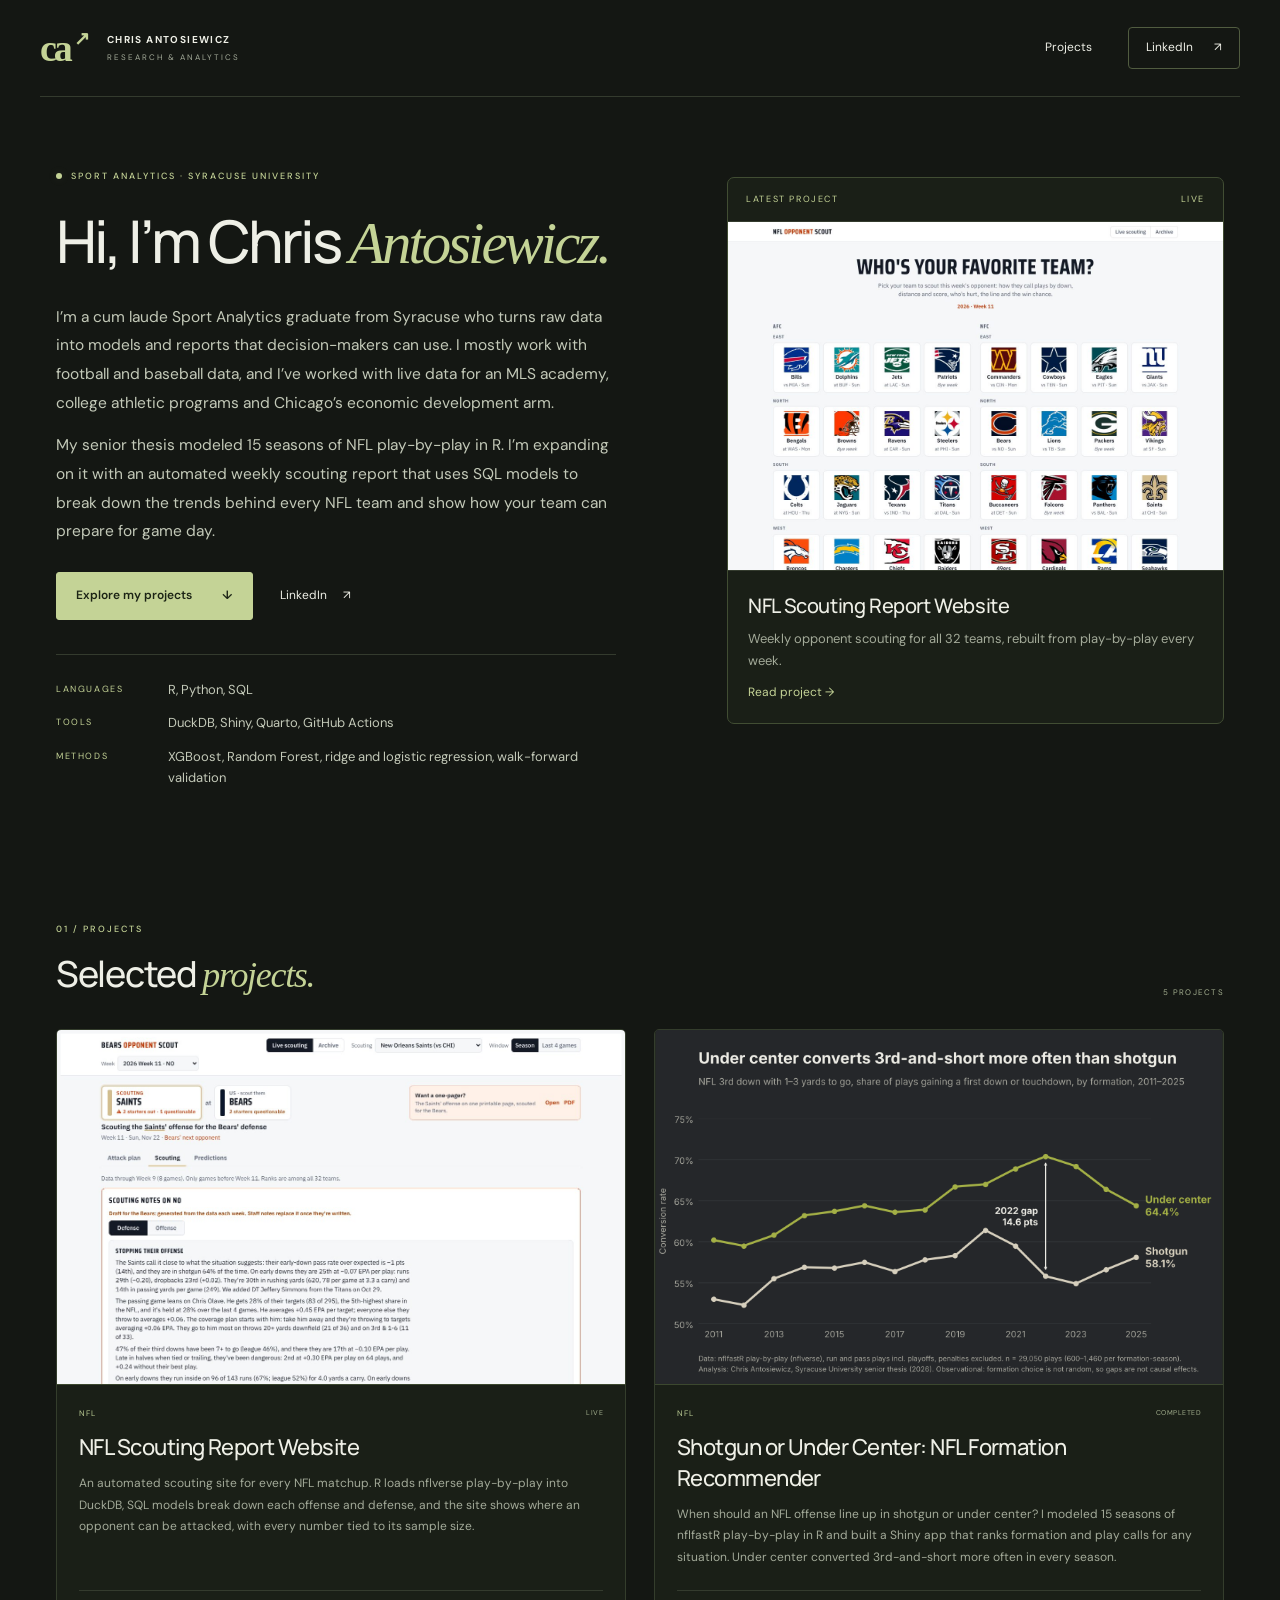
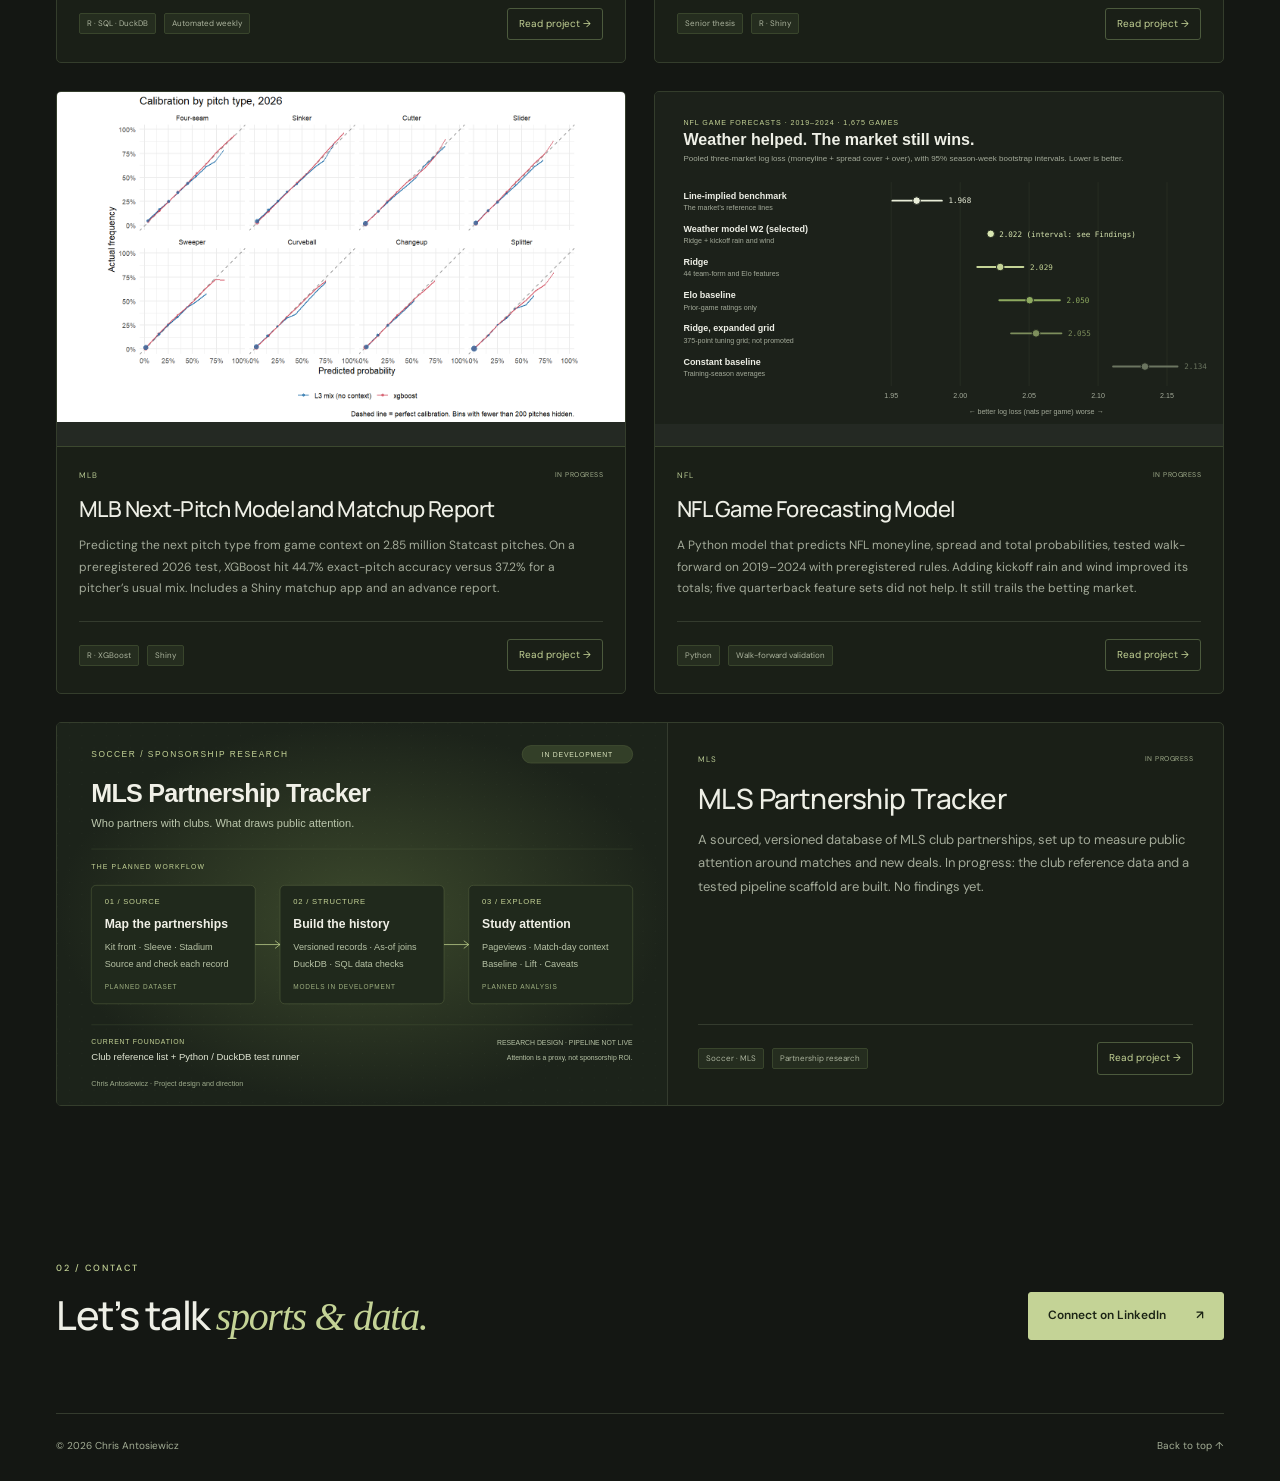
==== commit 627ea878: "Add weather model results and link forecasting and scouting projects Co-Authored-By: Claude Opus 5.5" ====
--- a/index.html
+++ b/index.html
@@ -56,7 +56,7 @@
   <div class="project-body">
     <div class="project-meta"><span>NFL</span><span>IN PROGRESS</span></div>
     <h3><a class="card-link" href="projects/nfl-forecast-benchmarks/">NFL Game Forecasting Model</a></h3>
-    <p>A walk-forward test of NFL game forecasts on 1,675 games from 2019–2024. My ridge model beat Elo but not the market’s lines, and five quarterback add-ons failed the promotion rule. The Elo ratings now feed the scouting site’s predictions.</p>
+    <p>A Python model that predicts NFL moneyline, spread and total probabilities, tested walk-forward on 2019–2024 with preregistered rules. Adding kickoff rain and wind improved its totals; five quarterback feature sets did not help. It still trails the betting market.</p>
     <div class="project-bottom"><div class="project-tags"><span>Python</span><span>Walk-forward validation</span></div><span class="detail-button" aria-hidden="true">Read project →</span></div>
   </div>
 </article>
--- a/assets/styles.css
+++ b/assets/styles.css
@@ -107,3 +107,7 @@
 @media(max-width:500px){.skill-row div{grid-template-columns:1fr;gap:2px}.intro .hero-description{font-size:14.5px}}
 .project-image{object-fit:contain}.project-image[src$=".jpg"]{object-fit:cover;object-position:top center}
 @media(max-width:800px){.home .section-heading{align-items:flex-start}}
+.related-note{display:block;margin:0 0 22px;padding:16px 20px;border:1px solid #4c5a3d;border-left:3px solid var(--olive);background:#20271c;border-radius:4px;font-size:14px;line-height:1.7;color:#c9d0bf;transition:border-color .2s}
+.related-note:hover{border-color:var(--olive)}
+.related-note span{display:block;font-size:9px;letter-spacing:1.6px;color:var(--olive);margin-bottom:4px}
+.related-note em{font-family:var(--font);font-style:normal;color:var(--olive);white-space:nowrap}
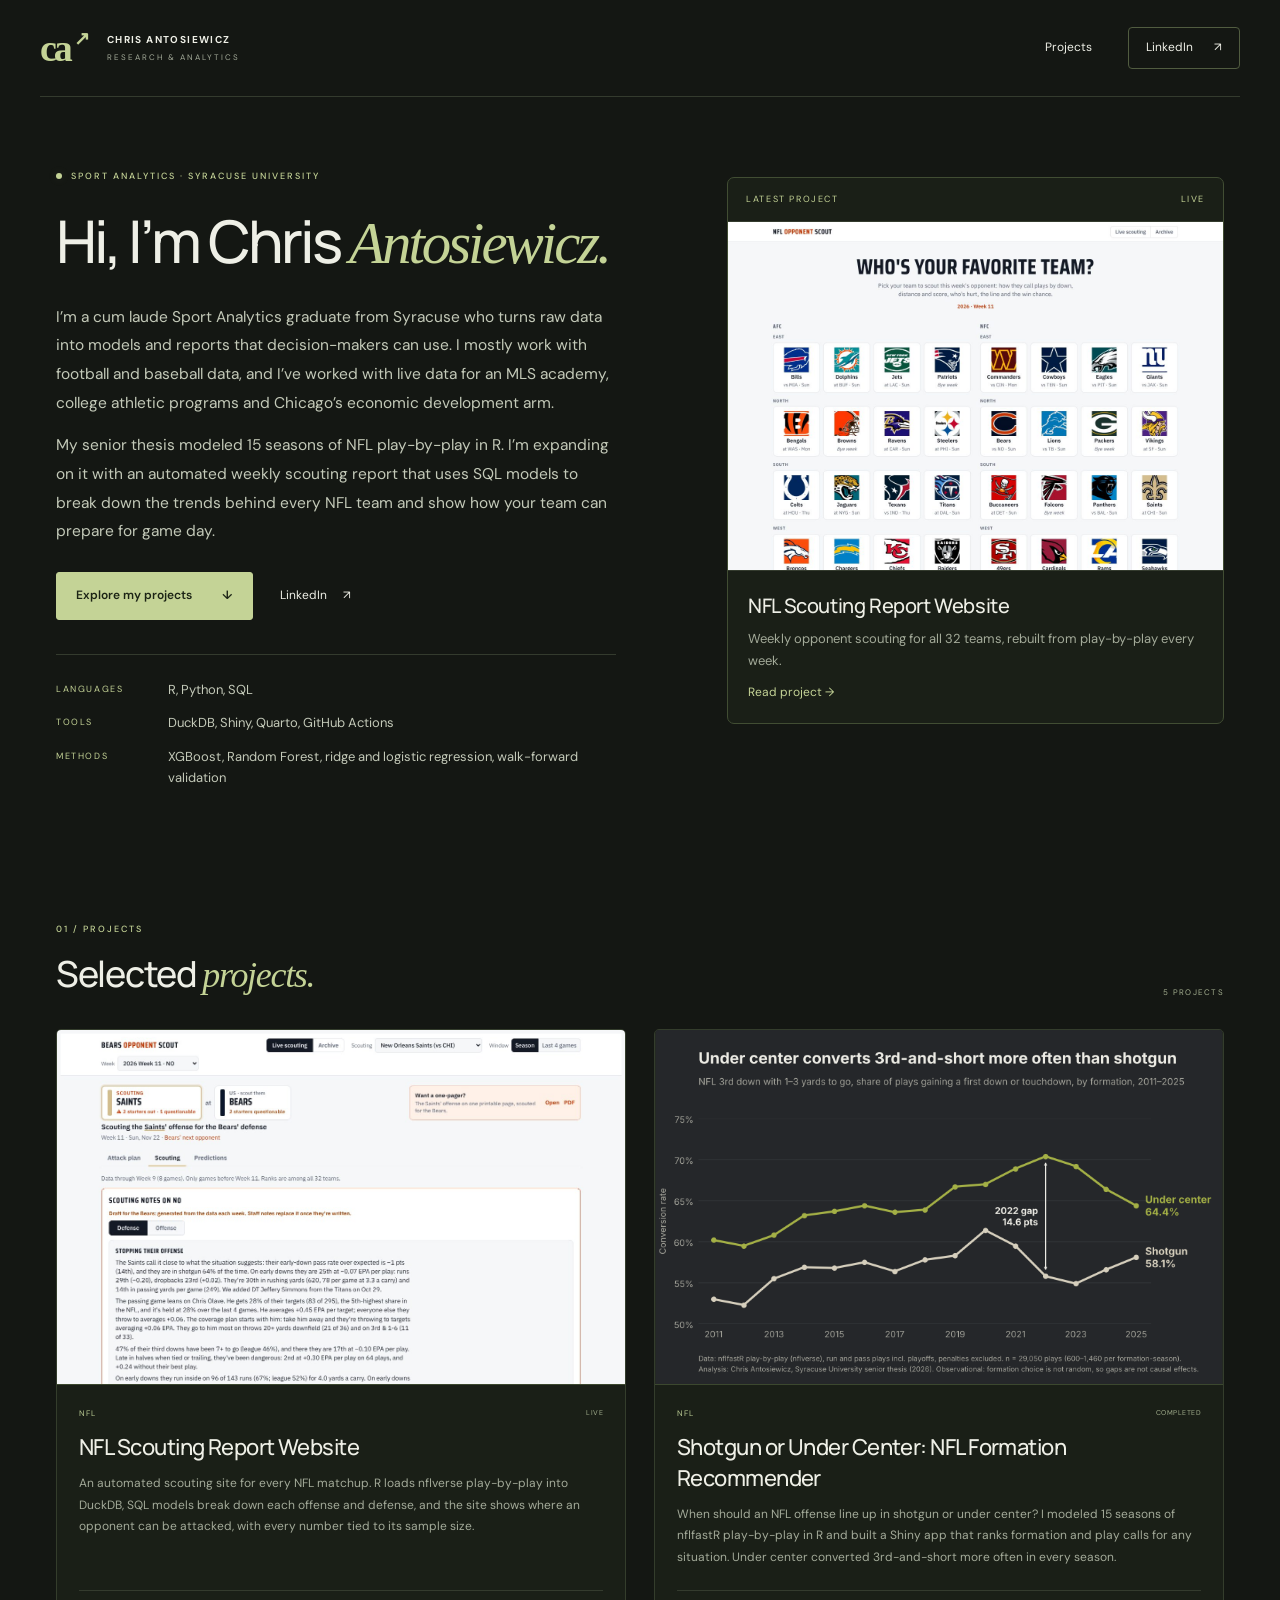
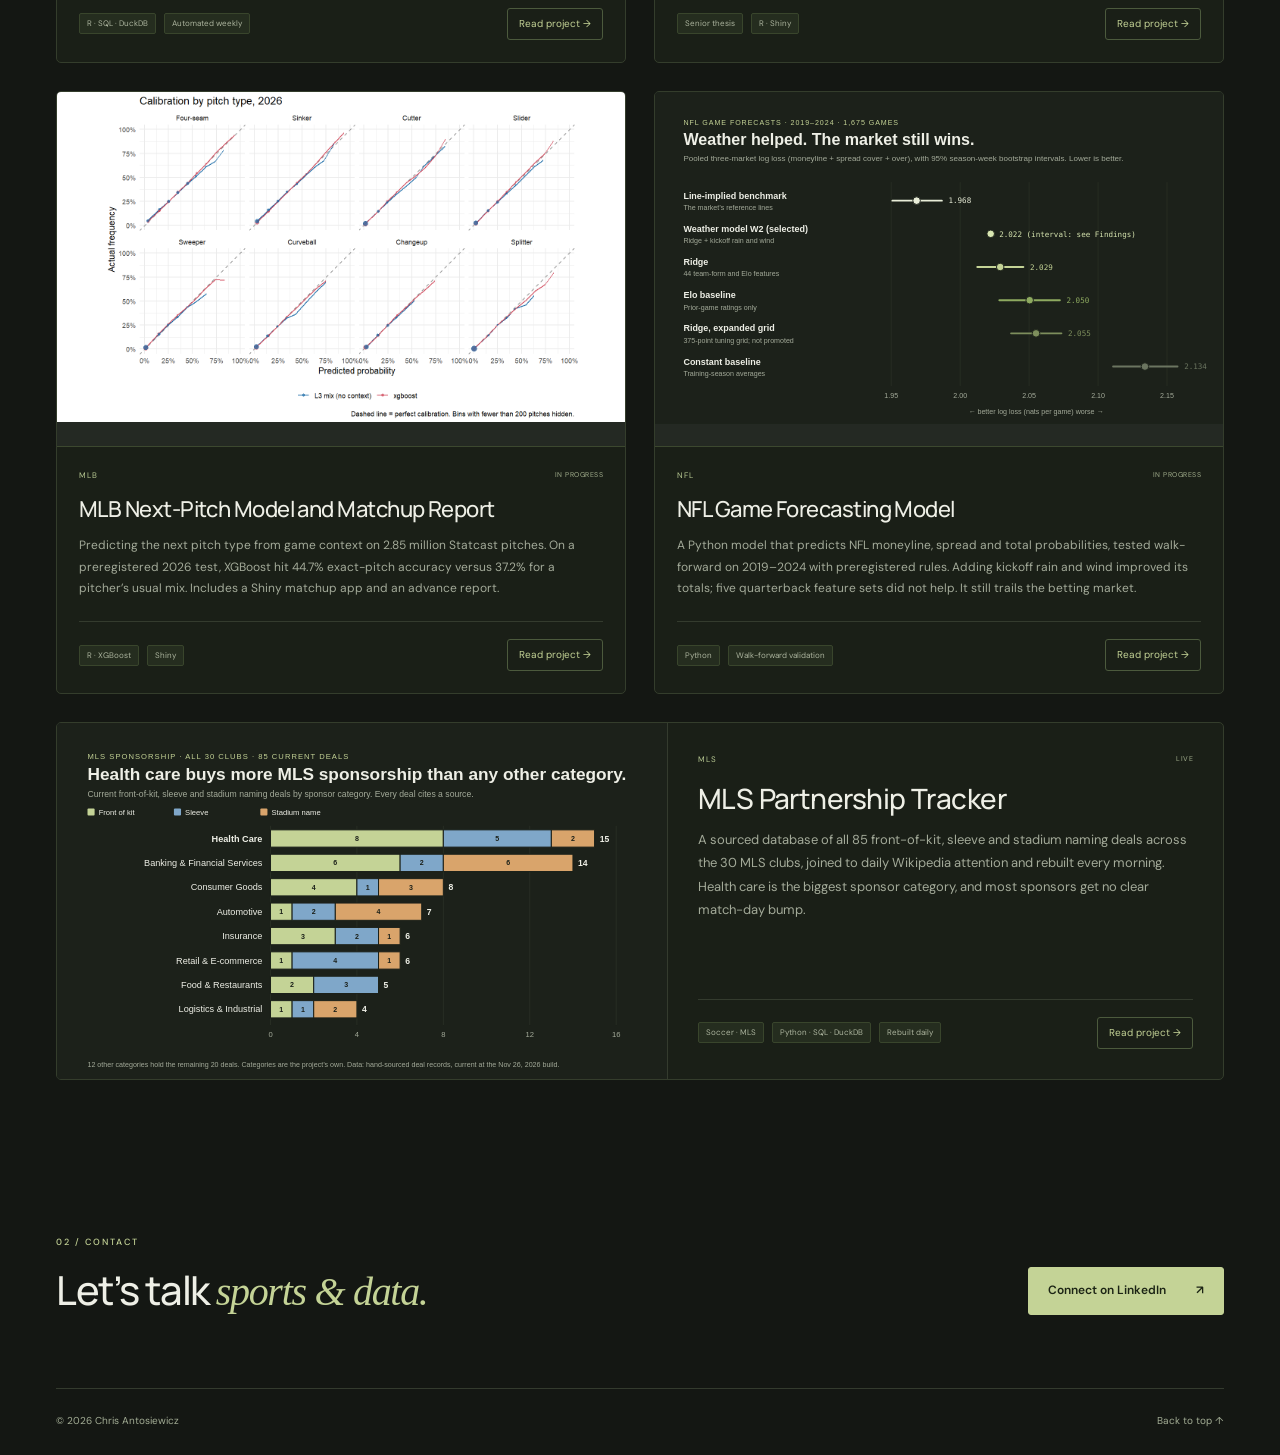
==== commit 8eab030d: "Update MLS Partnership Tracker with dataset v0.1 results and live site Pull the latest findings from" ====
--- a/index.html
+++ b/index.html
@@ -61,12 +61,12 @@
   </div>
 </article>
 <article class="project-card">
-  <a class="project-preview" href="projects/mls-partnership-tracker/" tabindex="-1" aria-hidden="true"><img class="project-image" src="assets/img/mls-research-design.svg" alt="" loading="lazy"></a>
+  <a class="project-preview" href="projects/mls-partnership-tracker/" tabindex="-1" aria-hidden="true"><img class="project-image" src="assets/img/mls-category-share.svg" alt="" loading="lazy"></a>
   <div class="project-body">
-    <div class="project-meta"><span>MLS</span><span>IN PROGRESS</span></div>
+    <div class="project-meta"><span>MLS</span><span>LIVE</span></div>
     <h3><a class="card-link" href="projects/mls-partnership-tracker/">MLS Partnership Tracker</a></h3>
-    <p>A sourced, versioned database of MLS club partnerships, set up to measure public attention around matches and new deals. In progress: the club reference data and a tested pipeline scaffold are built. No findings yet.</p>
-    <div class="project-bottom"><div class="project-tags"><span>Soccer · MLS</span><span>Partnership research</span></div><span class="detail-button" aria-hidden="true">Read project →</span></div>
+    <p>A sourced database of all 85 front-of-kit, sleeve and stadium naming deals across the 30 MLS clubs, joined to daily Wikipedia attention and rebuilt every morning. Health care is the biggest sponsor category, and most sponsors get no clear match-day bump.</p>
+    <div class="project-bottom"><div class="project-tags"><span>Soccer · MLS</span><span>Python · SQL · DuckDB</span><span>Rebuilt daily</span></div><span class="detail-button" aria-hidden="true">Read project →</span></div>
   </div>
 </article>
 </div></section>
